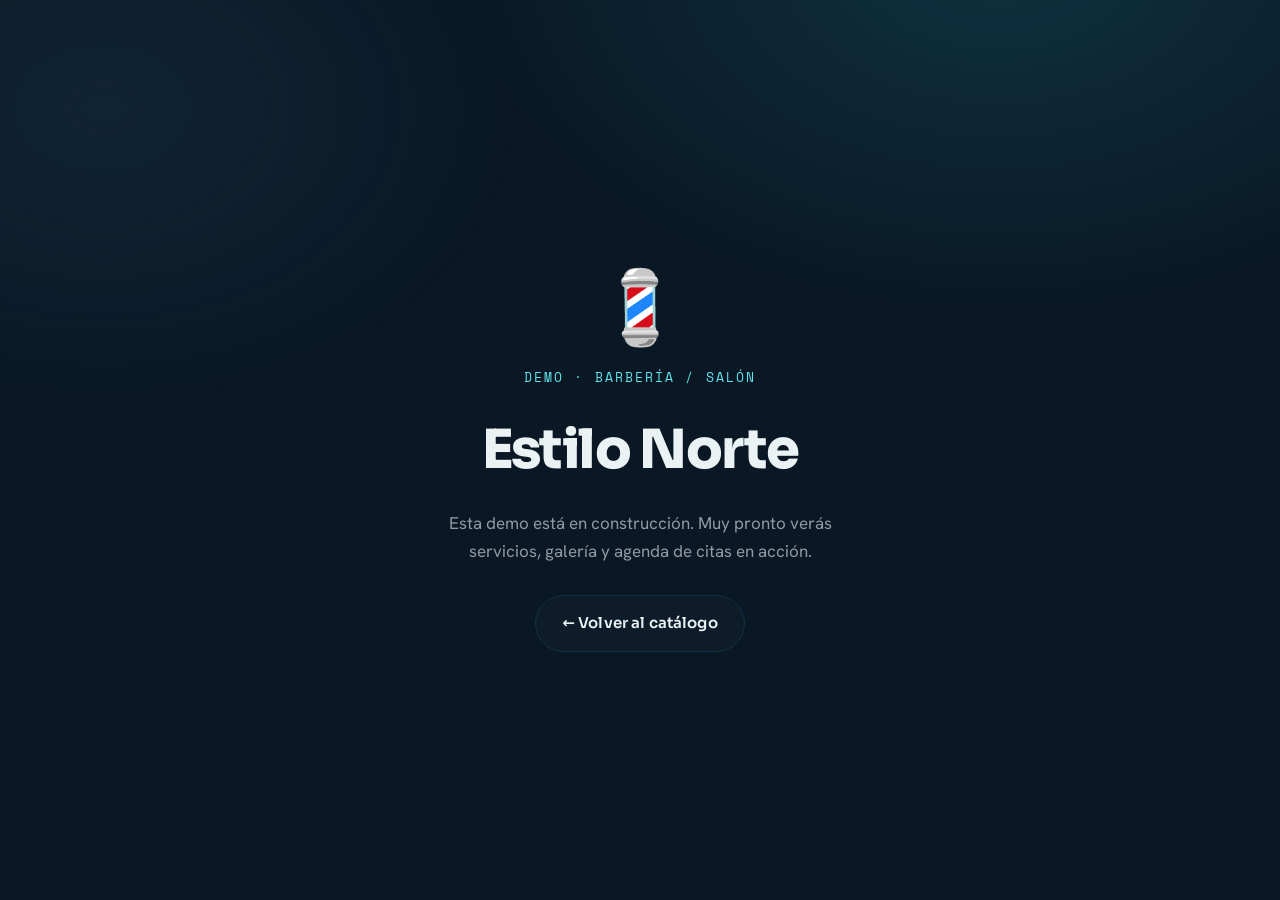
==== demos/barberia/index.html @ 056e9b0d "Portada Jeff Technologies + 6 demos (Fase 1)" ====
<!DOCTYPE html>
<html lang="es">
<head>
  <meta charset="UTF-8" />
  <meta name="viewport" content="width=device-width, initial-scale=1.0" />
  <title>Estilo Norte · Demo Barbería — Jeff Technologies</title>
  <link rel="preconnect" href="https://fonts.googleapis.com" />
  <link rel="preconnect" href="https://fonts.gstatic.com" crossorigin />
  <link href="https://fonts.googleapis.com/css2?family=Sora:wght@600;700;800&family=Hanken+Grotesk:wght@400;500&family=Space+Mono&display=swap" rel="stylesheet" />
  <link rel="stylesheet" href="../../css/styles.css" />
  <style>
    .soon { min-height: 100vh; display: grid; place-items: center; text-align: center; position: relative; z-index: 1; }
    .soon .emoji { font-size: 72px; }
    .soon h1 { font-family: var(--font-display); font-weight: 800; font-size: clamp(30px,6vw,54px); letter-spacing: -0.03em; margin: 18px 0 6px; }
    .soon .cat { font-family: var(--font-mono); color: var(--cyan); letter-spacing: 0.16em; text-transform: uppercase; font-size: 13px; }
    .soon p { color: var(--muted); max-width: 440px; margin: 14px auto 30px; }
  </style>
</head>
<body>
  <section class="soon">
    <div class="container">
      <span class="emoji">💈</span>
      <div class="cat">Demo · Barbería / Salón</div>
      <h1>Estilo Norte</h1>
      <p>Esta demo está en construcción. Muy pronto verás servicios, galería y agenda de citas en acción.</p>
      <a class="btn btn-ghost" href="../../index.html">← Volver al catálogo</a>
    </div>
  </section>
  <script src="../../js/main.js"></script>
</body>
</html>
---- css/styles.css ----
/* =========================================================
   Jeff Technologies — Marca compartida
   Concepto: "La Red" — nodos conectados, automatización
   ========================================================= */

:root {
  /* Paleta (del logo) */
  --ink:        #0A1826;   /* fondo tinta */
  --ink-2:      #0d2436;   /* paneles */
  --ink-3:      #10314a;   /* bordes/hover */
  --teal:       #2FBCC9;
  --cyan:       #5FE3E8;
  --steel:      #3E6E8E;
  --gold:       #D4AF6A;   /* acento premium — usar con restricción */
  --gold-soft:  #e7cd97;
  --text:       #EAF2F4;
  --muted:      rgba(234, 242, 244, 0.60);
  --muted-2:    rgba(234, 242, 244, 0.40);
  --line:       rgba(95, 227, 232, 0.14);

  /* Tipografía */
  --font-display: "Sora", system-ui, sans-serif;
  --font-body:    "Hanken Grotesk", system-ui, sans-serif;
  --font-mono:    "Space Mono", ui-monospace, monospace;

  /* Métrica */
  --maxw: 1180px;
  --radius: 16px;
  --ease: cubic-bezier(0.22, 1, 0.36, 1);
}

*, *::before, *::after { box-sizing: border-box; }

html { scroll-behavior: smooth; }

body {
  margin: 0;
  background: var(--ink);
  color: var(--text);
  font-family: var(--font-body);
  font-size: 17px;
  line-height: 1.65;
  -webkit-font-smoothing: antialiased;
  text-rendering: optimizeLegibility;
  overflow-x: hidden;
}

/* Textura sutil de grano + resplandor ambiental */
body::before {
  content: "";
  position: fixed;
  inset: 0;
  pointer-events: none;
  z-index: 0;
  background:
    radial-gradient(900px 600px at 78% -5%, rgba(47, 188, 201, 0.16), transparent 60%),
    radial-gradient(700px 500px at 8% 12%, rgba(62, 110, 142, 0.14), transparent 60%);
}

img { max-width: 100%; display: block; }
a { color: inherit; text-decoration: none; }

.container {
  width: 100%;
  max-width: var(--maxw);
  margin-inline: auto;
  padding-inline: 24px;
}

/* Elementos de estructura reutilizables ------------------- */
.eyebrow {
  font-family: var(--font-mono);
  font-size: 12.5px;
  letter-spacing: 0.22em;
  text-transform: uppercase;
  color: var(--cyan);
  display: inline-flex;
  align-items: center;
  gap: 10px;
}
.eyebrow::before {
  content: "";
  width: 26px;
  height: 1px;
  background: linear-gradient(90deg, var(--cyan), transparent);
}

.section {
  position: relative;
  z-index: 1;
  padding-block: clamp(72px, 12vw, 130px);
}

.section-head {
  max-width: 640px;
  margin-bottom: 54px;
}
.section-title {
  font-family: var(--font-display);
  font-weight: 700;
  font-size: clamp(28px, 4.4vw, 46px);
  line-height: 1.08;
  letter-spacing: -0.02em;
  margin: 18px 0 0;
}
.section-sub {
  color: var(--muted);
  font-size: 18px;
  margin-top: 16px;
}

/* Botones -------------------------------------------------- */
.btn {
  --pad: 15px 26px;
  display: inline-flex;
  align-items: center;
  gap: 10px;
  padding: var(--pad);
  font-family: var(--font-display);
  font-weight: 600;
  font-size: 15px;
  letter-spacing: 0.01em;
  border-radius: 999px;
  border: 1px solid transparent;
  cursor: pointer;
  transition: transform 0.25s var(--ease), box-shadow 0.25s var(--ease),
              background 0.25s var(--ease), border-color 0.25s var(--ease);
}
.btn-gold {
  background: linear-gradient(180deg, var(--gold-soft), var(--gold));
  color: #201603;
  box-shadow: 0 10px 30px -12px rgba(212, 175, 106, 0.55);
}
.btn-gold:hover {
  transform: translateY(-2px);
  box-shadow: 0 16px 40px -12px rgba(212, 175, 106, 0.7);
}
.btn-ghost {
  background: rgba(255, 255, 255, 0.02);
  border-color: var(--ink-3);
  color: var(--text);
}
.btn-ghost:hover {
  border-color: var(--teal);
  transform: translateY(-2px);
}
.btn .arw { transition: transform 0.25s var(--ease); }
.btn:hover .arw { transform: translate(3px, -3px); }

/* Navegación ---------------------------------------------- */
.nav {
  position: sticky;
  top: 0;
  z-index: 50;
  backdrop-filter: blur(12px);
  background: rgba(10, 24, 38, 0.72);
  border-bottom: 1px solid var(--line);
}
.nav-inner {
  display: flex;
  align-items: center;
  justify-content: space-between;
  height: 72px;
}
.brand { display: flex; align-items: center; gap: 12px; }
.brand-mark { width: 34px; height: 34px; flex: none; }
.brand-name {
  font-family: var(--font-display);
  font-weight: 700;
  font-size: 18px;
  letter-spacing: -0.01em;
  line-height: 1;
}
.brand-name span { color: var(--gold); }
.brand-tag {
  font-family: var(--font-mono);
  font-size: 9.5px;
  letter-spacing: 0.28em;
  color: var(--muted-2);
  text-transform: uppercase;
  white-space: nowrap;
}
.nav-links {
  display: flex;
  align-items: center;
  gap: 34px;
  list-style: none;
  margin: 0;
  padding: 0;
}
.nav-links a {
  font-size: 14.5px;
  color: var(--muted);
  transition: color 0.2s;
  position: relative;
}
.nav-links a:hover { color: var(--text); }
.nav-cta { display: flex; align-items: center; gap: 16px; }
.nav-toggle {
  display: none;
  background: none; border: 0; cursor: pointer;
  width: 42px; height: 42px; color: var(--text);
}

/* Hero ----------------------------------------------------- */
.hero {
  position: relative;
  min-height: 92vh;
  display: flex;
  align-items: center;
  overflow: hidden;
  padding-block: 90px 60px;
}
#net {
  position: absolute;
  inset: 0;
  width: 100%;
  height: 100%;
  z-index: 0;
}
.hero-inner { position: relative; z-index: 2; max-width: 860px; }
.hero-eyebrow { margin-bottom: 26px; }
.hero h1 {
  font-family: var(--font-display);
  font-weight: 800;
  font-size: clamp(38px, 7.4vw, 82px);
  line-height: 0.98;
  letter-spacing: -0.035em;
  margin: 0 0 26px;
}
.hero h1 .caos {
  color: var(--muted);
  position: relative;
}
.hero h1 .glow {
  background: linear-gradient(120deg, var(--cyan), var(--teal));
  -webkit-background-clip: text;
  background-clip: text;
  color: transparent;
}
.hero h1 .auto { color: var(--gold); }
.hero-sub {
  font-size: clamp(17px, 2vw, 21px);
  color: var(--muted);
  max-width: 620px;
  margin: 0 0 38px;
}
.hero-actions { display: flex; flex-wrap: wrap; gap: 16px; align-items: center; }
.hero-note {
  font-family: var(--font-mono);
  font-size: 12.5px;
  color: var(--muted-2);
  letter-spacing: 0.04em;
}
.hero-stats {
  display: flex;
  gap: 40px;
  margin-top: 58px;
  flex-wrap: wrap;
}
.hero-stat .n {
  font-family: var(--font-display);
  font-weight: 700;
  font-size: 30px;
  color: var(--cyan);
}
.hero-stat .l {
  font-family: var(--font-mono);
  font-size: 11.5px;
  letter-spacing: 0.16em;
  text-transform: uppercase;
  color: var(--muted);
}

/* Servicios ------------------------------------------------ */
.grid-services {
  display: grid;
  grid-template-columns: repeat(4, 1fr);
  gap: 18px;
}
.svc {
  background: linear-gradient(180deg, var(--ink-2), rgba(13, 36, 54, 0.4));
  border: 1px solid var(--line);
  border-radius: var(--radius);
  padding: 30px 26px 34px;
  position: relative;
  overflow: hidden;
  transition: transform 0.3s var(--ease), border-color 0.3s var(--ease);
}
.svc::after {
  content: "";
  position: absolute;
  top: 0; left: 0; right: 0;
  height: 2px;
  background: linear-gradient(90deg, var(--teal), var(--cyan));
  transform: scaleX(0);
  transform-origin: left;
  transition: transform 0.4s var(--ease);
}
.svc:hover { transform: translateY(-6px); border-color: rgba(95, 227, 232, 0.35); }
.svc:hover::after { transform: scaleX(1); }
.svc-ico {
  width: 46px; height: 46px;
  display: grid; place-items: center;
  border-radius: 12px;
  background: rgba(47, 188, 201, 0.1);
  border: 1px solid rgba(47, 188, 201, 0.25);
  color: var(--cyan);
  margin-bottom: 22px;
}
.svc-num {
  position: absolute;
  top: 22px; right: 24px;
  font-family: var(--font-mono);
  font-size: 12px;
  color: var(--muted-2);
}
.svc h3 {
  font-family: var(--font-display);
  font-weight: 600;
  font-size: 19px;
  margin: 0 0 10px;
}
.svc p { margin: 0; font-size: 14.5px; color: var(--muted); line-height: 1.6; }

/* Catálogo web -------------------------------------------- */
.grid-work {
  display: grid;
  grid-template-columns: repeat(3, 1fr);
  gap: 20px;
}
.work {
  display: block;
  border-radius: var(--radius);
  border: 1px solid var(--line);
  background: var(--ink-2);
  overflow: hidden;
  position: relative;
  transition: transform 0.3s var(--ease), border-color 0.3s var(--ease),
              box-shadow 0.3s var(--ease);
}
.work:hover {
  transform: translateY(-6px);
  border-color: rgba(95, 227, 232, 0.4);
  box-shadow: 0 24px 50px -24px rgba(0, 0, 0, 0.7);
}
.work-thumb {
  height: 168px;
  position: relative;
  display: grid;
  place-items: center;
  overflow: hidden;
}
.work-thumb .emoji { font-size: 52px; filter: drop-shadow(0 8px 16px rgba(0,0,0,.4)); }
.work-body { padding: 20px 22px 24px; }
.work-cat {
  font-family: var(--font-mono);
  font-size: 11px;
  letter-spacing: 0.16em;
  text-transform: uppercase;
  color: var(--cyan);
}
.work h3 {
  font-family: var(--font-display);
  font-weight: 600;
  font-size: 19px;
  margin: 8px 0 6px;
}
.work p { margin: 0 0 16px; font-size: 14px; color: var(--muted); }
.work-link {
  font-family: var(--font-mono);
  font-size: 13px;
  color: var(--gold);
  display: inline-flex; align-items: center; gap: 7px;
}
.work-badge {
  position: absolute;
  top: 14px; right: 14px;
  font-family: var(--font-mono);
  font-size: 10px;
  letter-spacing: 0.12em;
  text-transform: uppercase;
  color: var(--gold-soft);
  background: rgba(10, 24, 38, 0.7);
  border: 1px solid rgba(212, 175, 106, 0.35);
  padding: 4px 10px;
  border-radius: 999px;
  z-index: 2;
}

/* ¿Por qué Jeff? ------------------------------------------ */
.why { border-top: 1px solid var(--line); border-bottom: 1px solid var(--line); }
.grid-why { display: grid; grid-template-columns: repeat(3, 1fr); gap: 30px; }
.value { position: relative; padding-left: 22px; }
.value::before {
  content: "";
  position: absolute; left: 0; top: 6px; bottom: 6px;
  width: 3px; border-radius: 3px;
  background: linear-gradient(180deg, var(--cyan), transparent);
}
.value .k {
  font-family: var(--font-mono);
  font-size: 12px;
  color: var(--muted-2);
  letter-spacing: 0.14em;
}
.value h3 {
  font-family: var(--font-display);
  font-weight: 700;
  font-size: 22px;
  margin: 10px 0 8px;
}
.value p { margin: 0; color: var(--muted); font-size: 15px; }

/* CTA final ------------------------------------------------ */
.cta {
  position: relative;
  overflow: hidden;
  text-align: center;
}
.cta-card {
  position: relative;
  border-radius: 28px;
  border: 1px solid rgba(212, 175, 106, 0.3);
  background:
    radial-gradient(600px 300px at 50% 0%, rgba(47, 188, 201, 0.16), transparent 70%),
    linear-gradient(180deg, var(--ink-2), var(--ink));
  padding: clamp(48px, 8vw, 90px) 28px;
}
.cta h2 {
  font-family: var(--font-display);
  font-weight: 800;
  font-size: clamp(30px, 5.2vw, 56px);
  line-height: 1.02;
  letter-spacing: -0.03em;
  margin: 18px auto 18px;
  max-width: 720px;
}
.cta h2 span { color: var(--gold); }
.cta p { color: var(--muted); max-width: 520px; margin: 0 auto 34px; font-size: 18px; }
.cta-mail {
  margin-top: 26px;
  font-family: var(--font-mono);
  font-size: 14px;
  color: var(--muted);
}
.cta-mail a { color: var(--cyan); border-bottom: 1px solid rgba(95,227,232,.3); }

/* Footer --------------------------------------------------- */
.footer {
  position: relative;
  z-index: 1;
  border-top: 1px solid var(--line);
  padding-block: 48px;
}
.footer-inner {
  display: flex;
  align-items: center;
  justify-content: space-between;
  gap: 24px;
  flex-wrap: wrap;
}
.footer .brand-name { font-size: 16px; }
.footer-copy { font-family: var(--font-mono); font-size: 12px; color: var(--muted-2); }
.footer-links { display: flex; gap: 22px; }
.footer-links a { font-size: 13.5px; color: var(--muted); }
.footer-links a:hover { color: var(--cyan); }

/* Animaciones de entrada ---------------------------------- */
.reveal {
  opacity: 0;
  transform: translateY(26px);
  transition: opacity 0.7s var(--ease), transform 0.7s var(--ease);
}
.reveal.in { opacity: 1; transform: none; }
.reveal[data-d="1"] { transition-delay: 0.08s; }
.reveal[data-d="2"] { transition-delay: 0.16s; }
.reveal[data-d="3"] { transition-delay: 0.24s; }
.reveal[data-d="4"] { transition-delay: 0.32s; }

/* Responsivo ---------------------------------------------- */
@media (max-width: 940px) {
  .grid-services { grid-template-columns: repeat(2, 1fr); }
  .grid-work { grid-template-columns: repeat(2, 1fr); }
  .grid-why { grid-template-columns: 1fr; gap: 22px; }
}

/* Menú → hamburguesa antes de que se amontone */
@media (max-width: 900px) {
  .nav-links, .nav-cta .btn { display: none; }
  .nav-toggle { display: grid; place-items: center; }
  .nav.open .nav-links {
    display: flex;
    position: absolute;
    top: 72px; left: 0; right: 0;
    flex-direction: column;
    gap: 4px;
    padding: 18px 24px 26px;
    background: var(--ink-2);
    border-bottom: 1px solid var(--line);
  }
  .nav.open .nav-links a { padding: 10px 0; font-size: 16px; }
}

@media (max-width: 720px) {
  body { font-size: 16px; }
  .hero { min-height: auto; padding-block: 60px 40px; }
  .hero-stats { gap: 28px; }
}
@media (max-width: 380px) {
  .brand-tag { display: none; }
}
@media (max-width: 520px) {
  .grid-services, .grid-work { grid-template-columns: 1fr; }
}

/* Accesibilidad ------------------------------------------- */
:focus-visible {
  outline: 2px solid var(--cyan);
  outline-offset: 3px;
  border-radius: 6px;
}
@media (prefers-reduced-motion: reduce) {
  * { animation: none !important; scroll-behavior: auto !important; }
  .reveal { opacity: 1; transform: none; transition: none; }
}
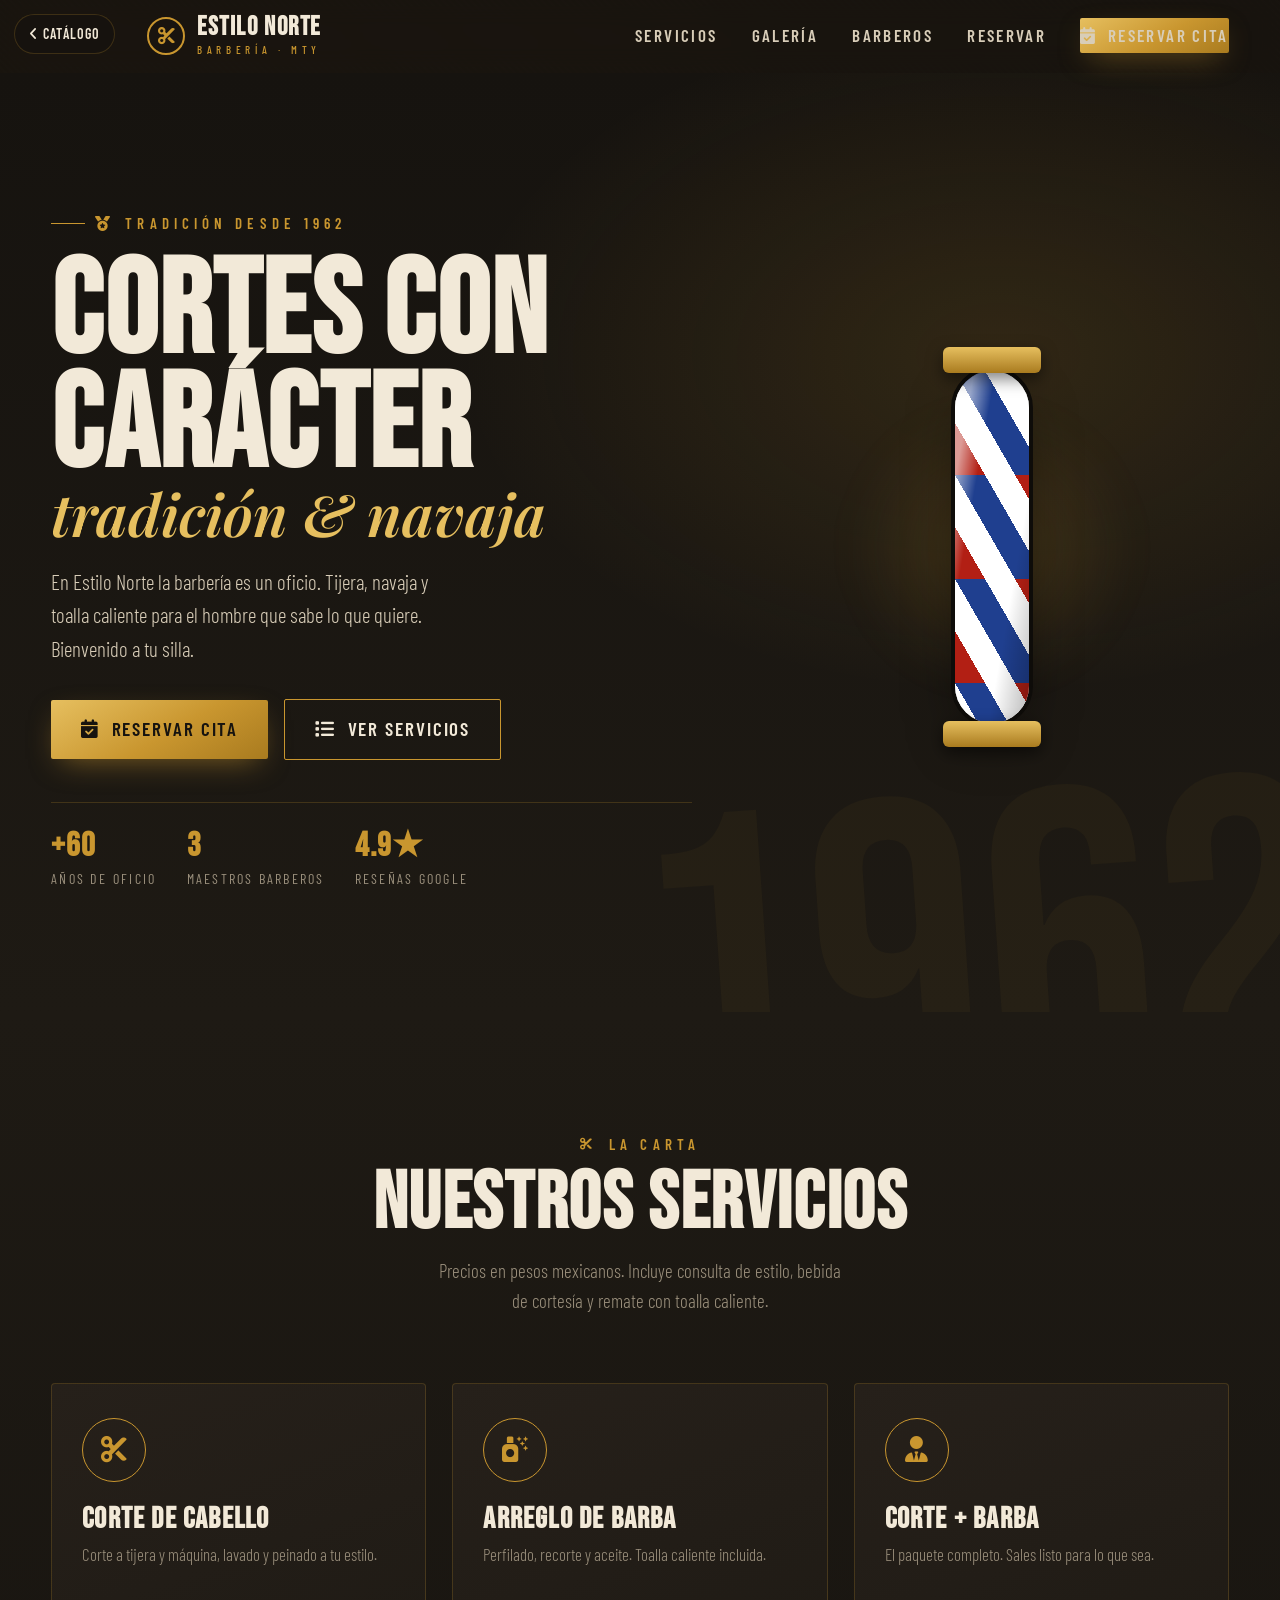
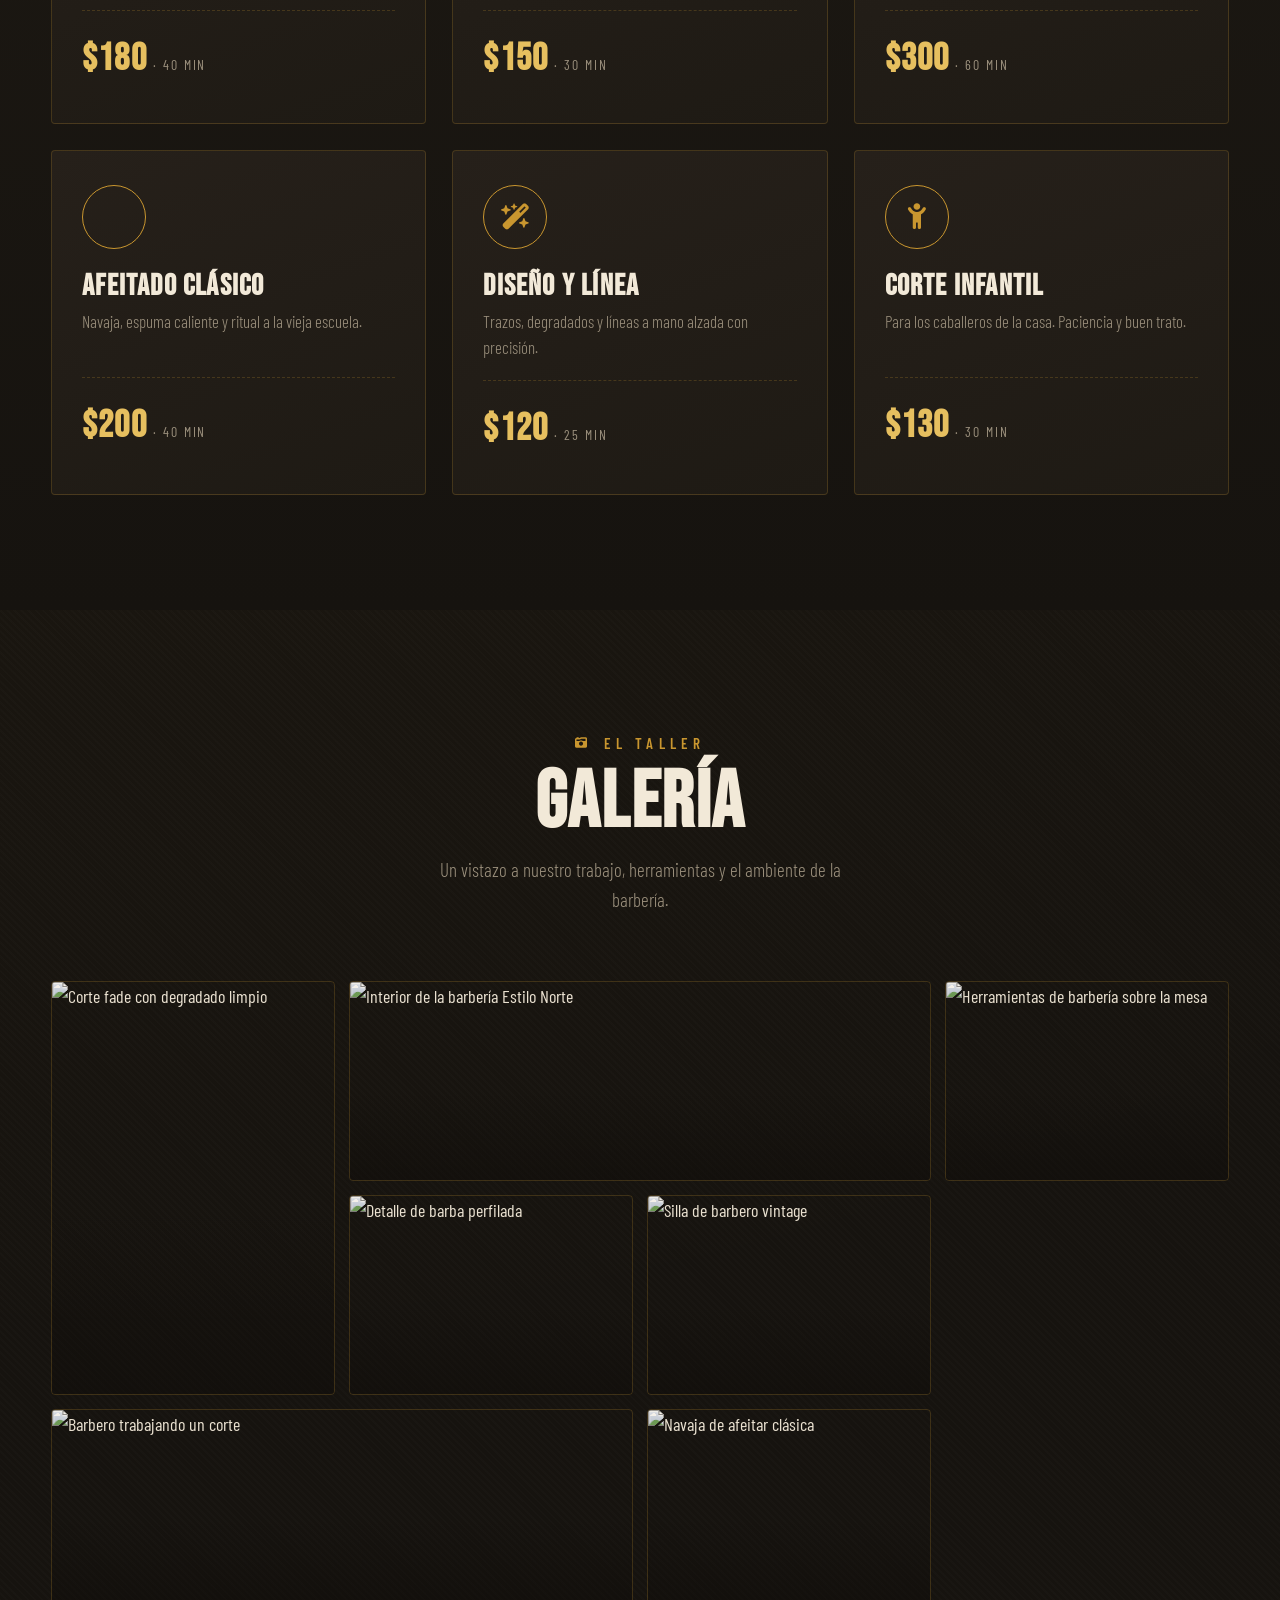
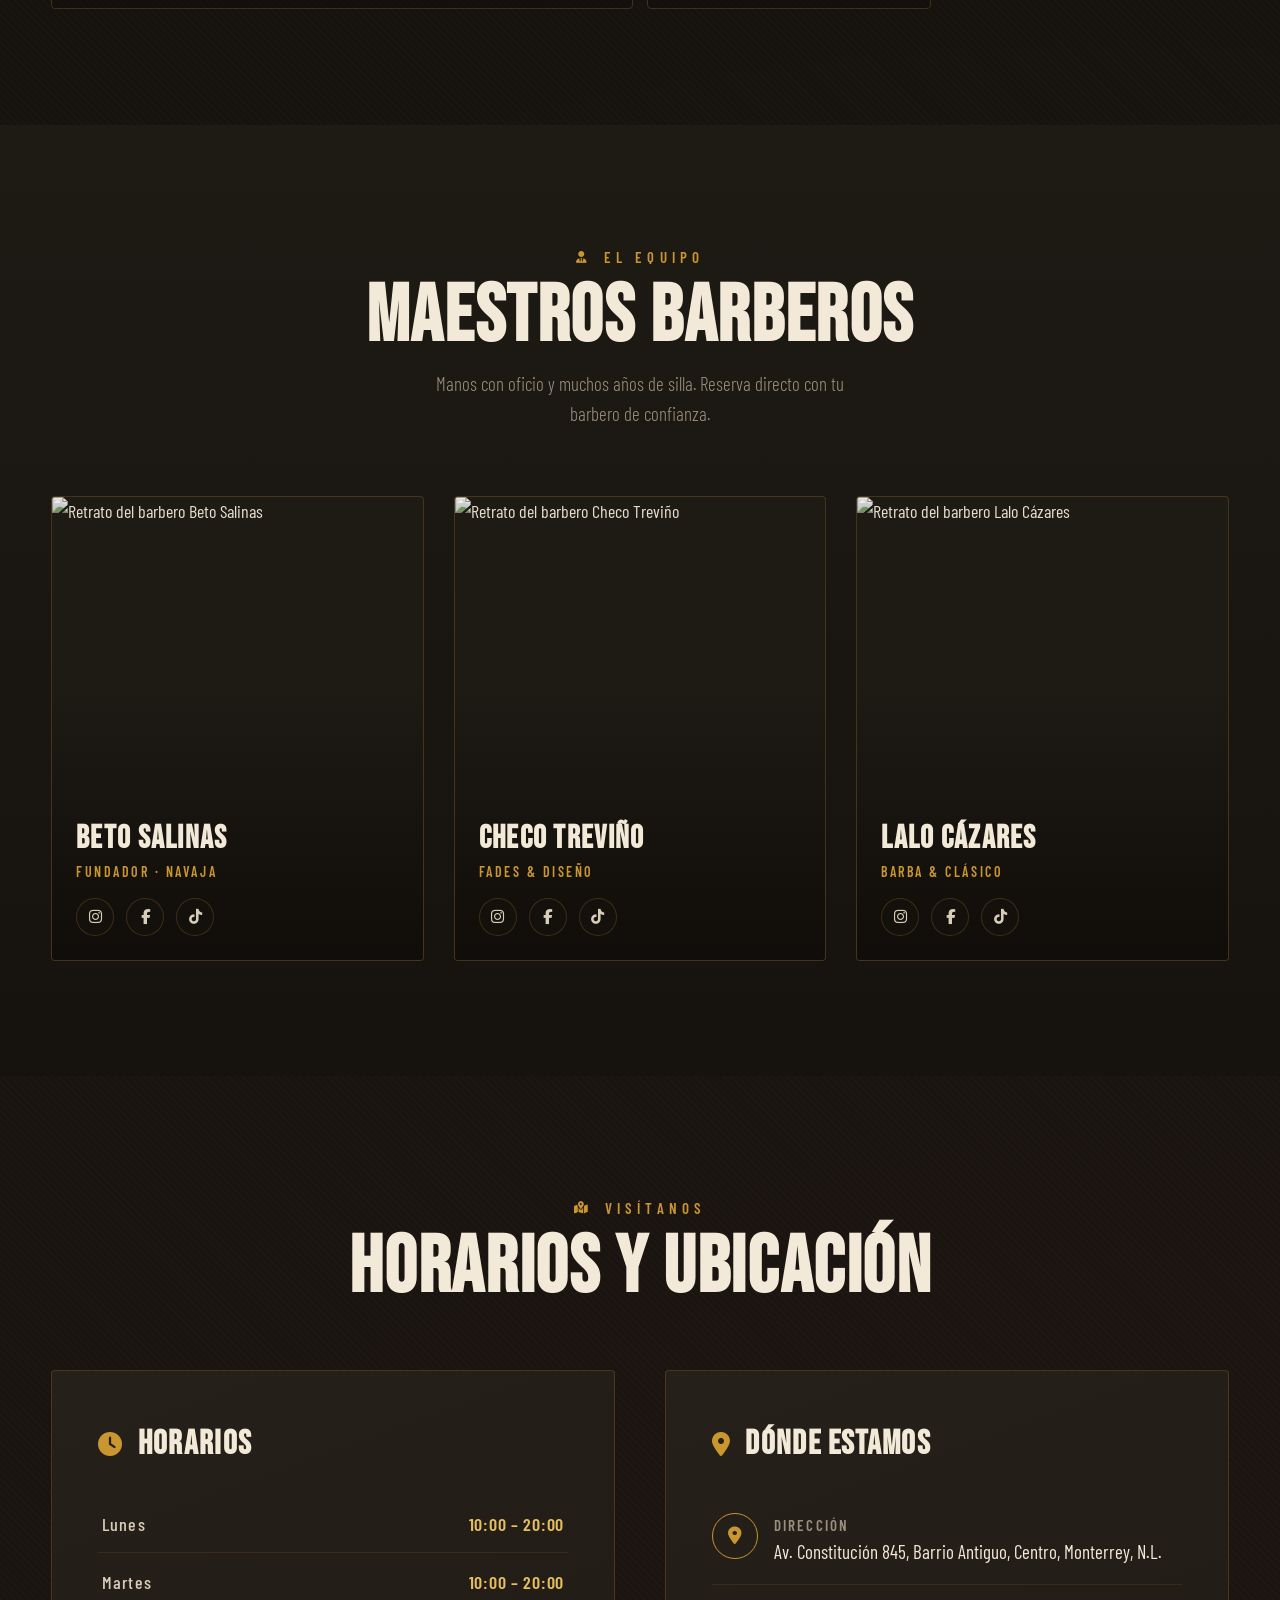
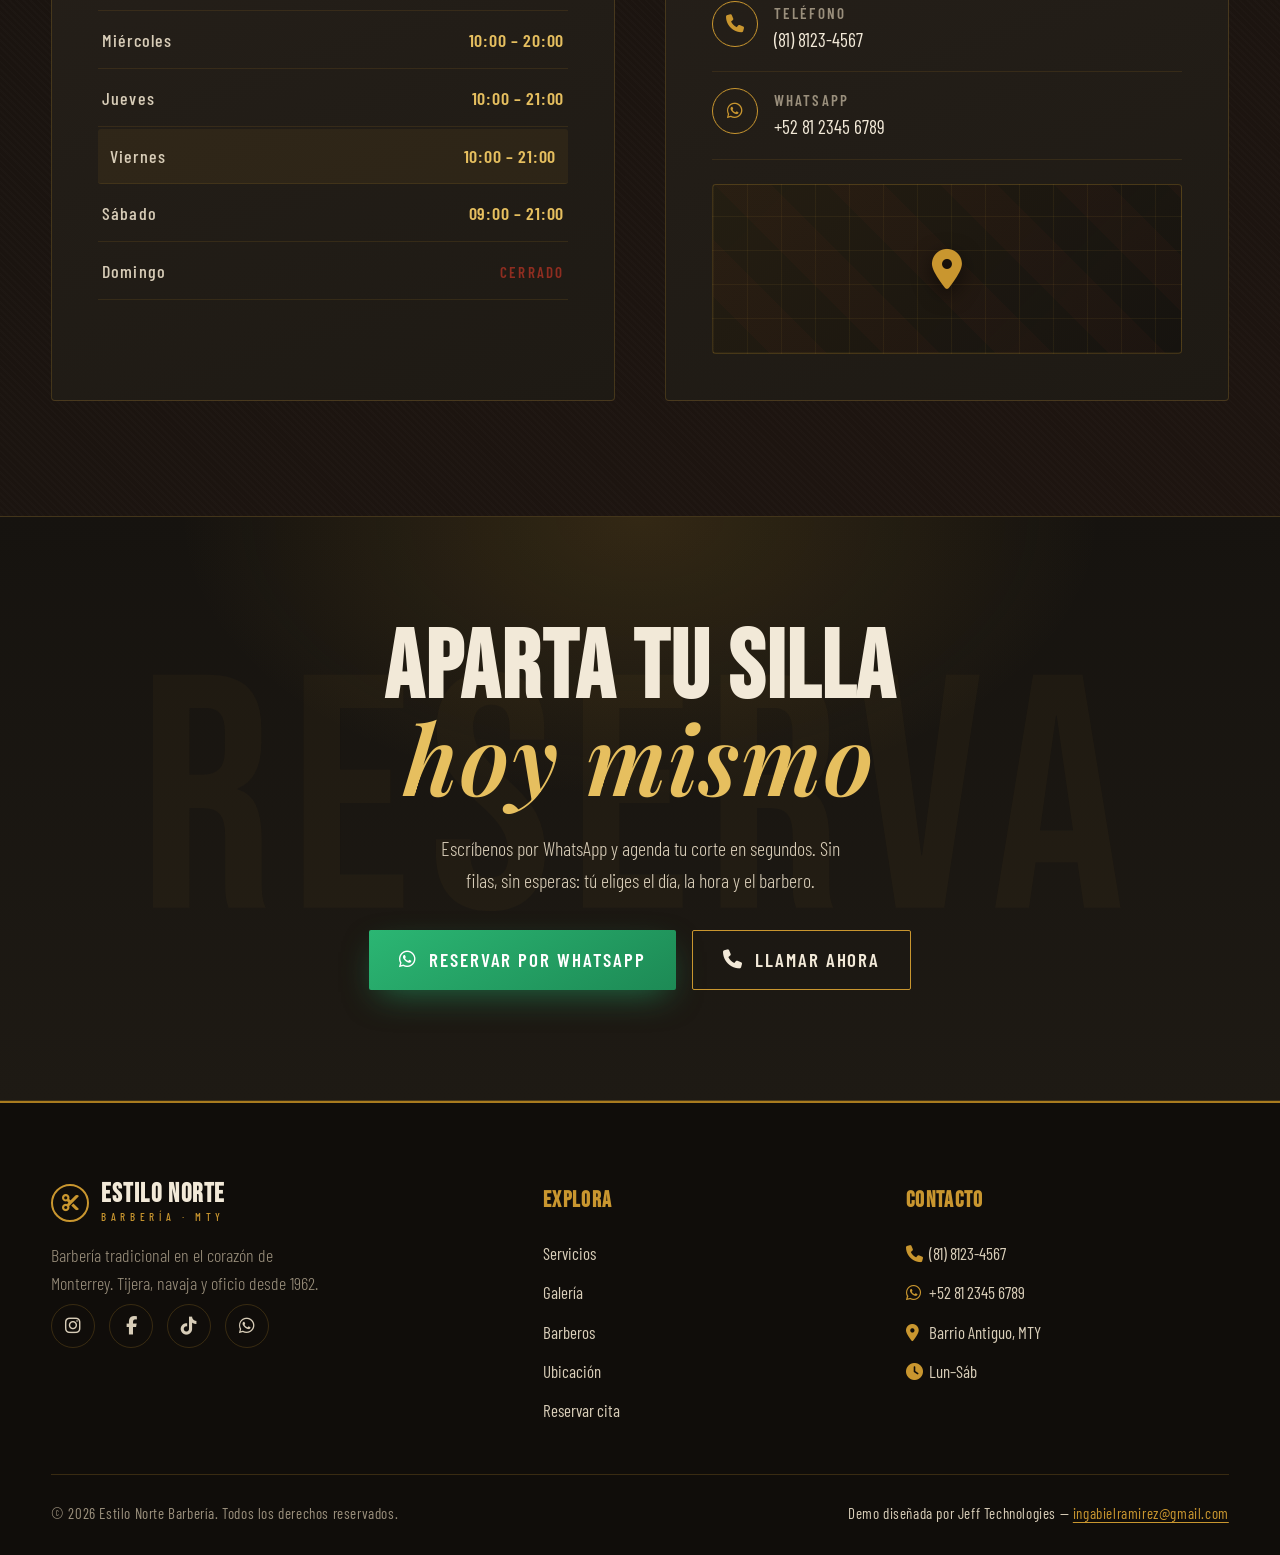
==== commit 3566dc82: "Fase 2: 6 demos completas con identidad propia e iconos Font Awesome" ====
--- a/demos/barberia/index.html
+++ b/demos/barberia/index.html
@@ -1,31 +1,880 @@
 <!DOCTYPE html>
-<html lang="es">
+<html lang="es-MX">
 <head>
   <meta charset="UTF-8" />
   <meta name="viewport" content="width=device-width, initial-scale=1.0" />
-  <title>Estilo Norte · Demo Barbería — Jeff Technologies</title>
+  <title>Estilo Norte · Barbería Tradicional — Monterrey</title>
+  <meta name="description" content="Estilo Norte — barbería tradicional en Monterrey. Cortes con carácter, arreglo de barba y afeitado clásico. Reserva tu cita." />
+
+  <!-- Font Awesome 6 -->
+  <link rel="stylesheet" href="https://cdnjs.cloudflare.com/ajax/libs/font-awesome/6.5.2/css/all.min.css" />
+
+  <!-- Google Fonts: Bebas Neue (display) + Barlow Condensed (body) + Playfair Display (serif accent) -->
   <link rel="preconnect" href="https://fonts.googleapis.com" />
   <link rel="preconnect" href="https://fonts.gstatic.com" crossorigin />
-  <link href="https://fonts.googleapis.com/css2?family=Sora:wght@600;700;800&family=Hanken+Grotesk:wght@400;500&family=Space+Mono&display=swap" rel="stylesheet" />
-  <link rel="stylesheet" href="../../css/styles.css" />
+  <link href="https://fonts.googleapis.com/css2?family=Bebas+Neue&family=Barlow+Condensed:ital,wght@0,300;0,400;0,500;0,600;0,700;1,400&family=Playfair+Display:ital,wght@0,600;1,500&display=swap" rel="stylesheet" />
+
   <style>
-    .soon { min-height: 100vh; display: grid; place-items: center; text-align: center; position: relative; z-index: 1; }
-    .soon .emoji { font-size: 72px; }
-    .soon h1 { font-family: var(--font-display); font-weight: 800; font-size: clamp(30px,6vw,54px); letter-spacing: -0.03em; margin: 18px 0 6px; }
-    .soon .cat { font-family: var(--font-mono); color: var(--cyan); letter-spacing: 0.16em; text-transform: uppercase; font-size: 13px; }
-    .soon p { color: var(--muted); max-width: 440px; margin: 14px auto 30px; }
+    :root{
+      --charcoal:#16130f;
+      --charcoal-2:#1e1a14;
+      --charcoal-3:#26201a;
+      --gold:#c9962f;
+      --gold-light:#e6bf5f;
+      --gold-deep:#a97b1f;
+      --cream:#f2e9d8;
+      --cream-dim:#d8cdb8;
+      --muted:#9a8f7c;
+      --red:#8f2d20;
+      --line:rgba(201,150,47,.22);
+      --font-display:'Bebas Neue', sans-serif;
+      --font-body:'Barlow Condensed', sans-serif;
+      --font-serif:'Playfair Display', serif;
+      --shadow:0 24px 60px -20px rgba(0,0,0,.7);
+    }
+
+    *{margin:0;padding:0;box-sizing:border-box}
+    html{scroll-behavior:smooth}
+    body{
+      font-family:var(--font-body);
+      background:var(--charcoal);
+      color:var(--cream);
+      font-size:18px;
+      line-height:1.6;
+      overflow-x:hidden;
+      -webkit-font-smoothing:antialiased;
+      /* subtle woven texture */
+      background-image:
+        radial-gradient(circle at 12% 8%, rgba(201,150,47,.06), transparent 42%),
+        radial-gradient(circle at 88% 92%, rgba(143,45,32,.08), transparent 45%),
+        repeating-linear-gradient(45deg, rgba(255,255,255,.012) 0 2px, transparent 2px 5px);
+    }
+    a{color:inherit;text-decoration:none}
+    img{display:block;max-width:100%}
+    ::selection{background:var(--gold);color:var(--charcoal)}
+
+    :focus-visible{
+      outline:3px solid var(--gold-light);
+      outline-offset:3px;
+      border-radius:2px;
+    }
+
+    .wrap{width:min(1200px,92vw);margin-inline:auto}
+
+    /* ============ Catálogo link ============ */
+    .back-cat{
+      position:fixed;top:14px;left:14px;z-index:200;
+      font-family:var(--font-body);
+      font-weight:600;font-size:14px;letter-spacing:.08em;text-transform:uppercase;
+      color:var(--cream);
+      background:rgba(22,19,15,.82);
+      border:1px solid var(--line);
+      backdrop-filter:blur(8px);
+      padding:8px 14px;border-radius:40px;
+      transition:transform .3s ease, background .3s ease, color .3s ease;
+    }
+    .back-cat:hover{background:var(--gold);color:var(--charcoal);transform:translateX(-3px)}
+
+    /* ============ Buttons ============ */
+    .btn{
+      display:inline-flex;align-items:center;gap:.6em;
+      font-family:var(--font-body);font-weight:600;
+      font-size:19px;letter-spacing:.1em;text-transform:uppercase;
+      padding:14px 30px;border-radius:2px;cursor:pointer;border:none;
+      position:relative;transition:transform .25s ease, box-shadow .25s ease;
+      -webkit-tap-highlight-color:transparent;
+    }
+    .btn-gold{
+      background:linear-gradient(150deg,var(--gold-light),var(--gold) 55%,var(--gold-deep));
+      color:var(--charcoal);
+      box-shadow:0 10px 30px -10px rgba(201,150,47,.6);
+    }
+    .btn-gold:hover{transform:translateY(-3px);box-shadow:0 18px 40px -12px rgba(201,150,47,.8)}
+    .btn-ghost{
+      background:transparent;color:var(--cream);
+      border:1.5px solid var(--gold);
+    }
+    .btn-ghost:hover{background:var(--gold);color:var(--charcoal);transform:translateY(-3px)}
+    .btn-wa{
+      background:linear-gradient(150deg,#2bb673,#1d8a55);
+      color:#fff;box-shadow:0 12px 34px -10px rgba(37,182,115,.55);
+    }
+    .btn-wa:hover{transform:translateY(-3px);box-shadow:0 20px 44px -12px rgba(37,182,115,.75)}
+
+    /* ============ Nav ============ */
+    header.nav{
+      position:sticky;top:0;z-index:150;
+      background:rgba(20,17,13,.55);
+      backdrop-filter:blur(12px);
+      border-bottom:1px solid transparent;
+      transition:background .35s ease, border-color .35s ease, padding .35s ease;
+    }
+    header.nav.scrolled{
+      background:rgba(20,17,13,.94);
+      border-bottom:1px solid var(--line);
+    }
+    .nav-inner{
+      display:flex;align-items:center;justify-content:space-between;
+      padding:16px 0;gap:20px;
+    }
+    .brand{display:flex;align-items:center;gap:12px;padding-left:96px}
+    @media(max-width:640px){.brand{padding-left:0}}
+    .brand .mark{
+      width:38px;height:38px;flex:none;position:relative;
+      display:grid;place-items:center;
+      border:2px solid var(--gold);border-radius:50%;
+      color:var(--gold);font-size:17px;
+    }
+    .brand .txt{line-height:.9}
+    .brand .txt b{
+      display:block;font-family:var(--font-display);
+      font-size:26px;letter-spacing:.06em;color:var(--cream);
+    }
+    .brand .txt span{
+      font-size:11px;letter-spacing:.42em;text-transform:uppercase;
+      color:var(--gold);font-weight:500;
+    }
+    nav.links{display:flex;align-items:center;gap:34px}
+    nav.links a{
+      font-weight:600;font-size:17px;letter-spacing:.14em;text-transform:uppercase;
+      color:var(--cream-dim);position:relative;padding:4px 0;transition:color .3s;
+    }
+    nav.links a::after{
+      content:"";position:absolute;left:0;bottom:-2px;height:2px;width:0;
+      background:var(--gold);transition:width .3s ease;
+    }
+    nav.links a:hover{color:var(--cream)}
+    nav.links a:hover::after{width:100%}
+    .nav-cta{padding:11px 22px;font-size:16px}
+
+    .burger{display:none;background:none;border:none;color:var(--cream);font-size:26px;cursor:pointer}
+
+    @media(max-width:860px){
+      nav.links{
+        position:fixed;inset:0 0 0 auto;width:min(300px,80vw);
+        flex-direction:column;justify-content:center;gap:30px;
+        background:var(--charcoal-2);
+        border-left:1px solid var(--line);
+        transform:translateX(100%);transition:transform .4s cubic-bezier(.5,0,.2,1);
+        z-index:160;
+      }
+      nav.links.open{transform:translateX(0)}
+      nav.links a{font-size:24px}
+      .burger{display:block;z-index:170}
+    }
+
+    /* ============ Hero ============ */
+    .hero{
+      position:relative;overflow:hidden;
+      padding:clamp(60px,11vw,130px) 0 clamp(70px,10vw,120px);
+      background:
+        radial-gradient(ellipse 70% 60% at 78% 30%, rgba(201,150,47,.14), transparent 60%),
+        linear-gradient(180deg,var(--charcoal) 0%, var(--charcoal-2) 100%);
+    }
+    /* decorative oversized watermark */
+    .hero .ghost{
+      position:absolute;right:-4%;bottom:-14%;
+      font-family:var(--font-display);
+      font-size:clamp(180px,34vw,460px);line-height:.8;
+      color:rgba(201,150,47,.045);
+      pointer-events:none;user-select:none;white-space:nowrap;
+      transform:rotate(-4deg);
+    }
+    .hero-grid{
+      display:grid;grid-template-columns:1.15fr .85fr;
+      gap:clamp(30px,5vw,70px);align-items:center;position:relative;z-index:2;
+    }
+    .eyebrow{
+      display:inline-flex;align-items:center;gap:10px;
+      font-weight:600;font-size:15px;letter-spacing:.34em;text-transform:uppercase;
+      color:var(--gold);margin-bottom:22px;
+    }
+    .eyebrow::before,.eyebrow::after{content:"";height:1px;width:34px;background:var(--gold)}
+    .eyebrow::after{display:none}
+    h1.hero-title{
+      font-family:var(--font-display);
+      font-size:clamp(58px,12vw,132px);
+      line-height:.86;letter-spacing:.01em;
+      color:var(--cream);text-transform:uppercase;
+    }
+    h1.hero-title em{
+      font-family:var(--font-serif);font-style:italic;font-weight:600;
+      color:var(--gold-light);text-transform:none;
+      display:block;font-size:.44em;letter-spacing:0;margin-top:.08em;
+    }
+    .hero p.lead{
+      font-size:21px;color:var(--cream-dim);max-width:44ch;
+      margin:26px 0 34px;font-weight:300;
+    }
+    .hero-actions{display:flex;flex-wrap:wrap;gap:16px;align-items:center}
+    .hero-meta{
+      display:flex;gap:30px;flex-wrap:wrap;margin-top:42px;
+      padding-top:26px;border-top:1px solid var(--line);
+    }
+    .hero-meta div b{
+      display:block;font-family:var(--font-display);font-size:34px;
+      color:var(--gold);letter-spacing:.03em;line-height:1;
+    }
+    .hero-meta div span{font-size:14px;letter-spacing:.16em;text-transform:uppercase;color:var(--muted)}
+
+    /* ---- Barber pole (SIGNATURE) ---- */
+    .pole-stage{display:flex;justify-content:center;align-items:center;position:relative}
+    .pole-stage::before{
+      content:"";position:absolute;width:280px;height:280px;border-radius:50%;
+      background:radial-gradient(circle,rgba(201,150,47,.2),transparent 70%);
+      filter:blur(20px);
+    }
+    .pole{
+      position:relative;width:82px;height:360px;
+      border-radius:42px;overflow:hidden;
+      border:4px solid #0e0c09;
+      box-shadow:var(--shadow), inset 0 0 22px rgba(0,0,0,.5);
+      background:#fff;
+    }
+    .pole-stripes{
+      position:absolute;inset:0;
+      background:repeating-linear-gradient(
+        60deg,
+        #b21f14 0 26px,
+        #ffffff 26px 52px,
+        #1f3f8f 52px 78px,
+        #ffffff 78px 104px
+      );
+      background-size:100% 104px;
+      animation:poleSpin 3.4s linear infinite;
+    }
+    @keyframes poleSpin{from{background-position-y:0}to{background-position-y:-104px}}
+    /* glass shine */
+    .pole::after{
+      content:"";position:absolute;inset:0;border-radius:42px;
+      background:linear-gradient(100deg,rgba(255,255,255,.55) 0 14%,transparent 30% 70%,rgba(0,0,0,.28) 100%);
+      pointer-events:none;
+    }
+    .pole-cap{
+      width:98px;height:26px;margin:0 auto;border-radius:6px;
+      background:linear-gradient(180deg,var(--gold-light),var(--gold-deep));
+      box-shadow:0 6px 16px rgba(0,0,0,.5);position:relative;z-index:3;
+    }
+    .pole-cap.bottom{margin-top:-6px}
+    .pole-cap.top{margin-bottom:-6px}
+    .pole-wrap{display:flex;flex-direction:column;align-items:center}
+
+    @media(max-width:860px){
+      .hero-grid{grid-template-columns:1fr}
+      .pole-stage{margin-top:10px}
+      .pole{height:280px;width:66px}
+    }
+
+    /* ============ Section furniture ============ */
+    section{position:relative}
+    .section-pad{padding:clamp(64px,9vw,116px) 0}
+    .sec-head{text-align:center;margin-bottom:clamp(40px,6vw,66px)}
+    .sec-kicker{
+      font-weight:600;font-size:15px;letter-spacing:.34em;text-transform:uppercase;
+      color:var(--gold);display:inline-flex;gap:12px;align-items:center;
+    }
+    .sec-kicker i{font-size:12px}
+    .sec-title{
+      font-family:var(--font-display);
+      font-size:clamp(42px,7vw,80px);line-height:.9;letter-spacing:.02em;
+      text-transform:uppercase;color:var(--cream);margin-top:12px;
+    }
+    .sec-sub{color:var(--muted);max-width:52ch;margin:16px auto 0;font-weight:300;font-size:19px}
+
+    .band-charcoal{background:linear-gradient(180deg,var(--charcoal-2),var(--charcoal))}
+
+    /* ============ Services ============ */
+    .svc-grid{
+      display:grid;grid-template-columns:repeat(3,1fr);
+      gap:clamp(16px,2.5vw,26px);
+    }
+    .svc{
+      position:relative;background:
+        linear-gradient(160deg,var(--charcoal-3),var(--charcoal-2));
+      border:1px solid var(--line);border-radius:4px;
+      padding:34px 30px;overflow:hidden;
+      transition:transform .4s cubic-bezier(.3,0,.2,1), border-color .4s, box-shadow .4s;
+    }
+    .svc::before{
+      content:"";position:absolute;top:0;left:0;width:100%;height:3px;
+      background:linear-gradient(90deg,var(--gold-deep),var(--gold-light),var(--gold-deep));
+      transform:scaleX(0);transform-origin:left;transition:transform .5s ease;
+    }
+    .svc:hover{transform:translateY(-8px);border-color:var(--gold);box-shadow:var(--shadow)}
+    .svc:hover::before{transform:scaleX(1)}
+    .svc:hover .svc-ico{background:var(--gold);color:var(--charcoal);transform:rotate(-8deg)}
+    .svc-ico{
+      width:64px;height:64px;border-radius:50%;
+      display:grid;place-items:center;font-size:26px;
+      color:var(--gold);border:1.5px solid var(--gold);
+      margin-bottom:22px;transition:all .4s ease;
+    }
+    .svc h3{
+      font-family:var(--font-display);font-size:30px;letter-spacing:.04em;
+      color:var(--cream);line-height:1;margin-bottom:8px;
+    }
+    .svc p{color:var(--muted);font-size:17px;font-weight:300;line-height:1.5;min-height:48px}
+    .svc .price{
+      display:flex;align-items:baseline;gap:6px;margin-top:20px;
+      padding-top:18px;border-top:1px dashed var(--line);
+    }
+    .svc .price b{font-family:var(--font-display);font-size:38px;color:var(--gold-light);letter-spacing:.03em}
+    .svc .price small{font-size:14px;letter-spacing:.14em;text-transform:uppercase;color:var(--muted)}
+
+    @media(max-width:900px){.svc-grid{grid-template-columns:repeat(2,1fr)}}
+    @media(max-width:560px){.svc-grid{grid-template-columns:1fr}}
+
+    /* ============ Gallery ============ */
+    .gal-grid{
+      display:grid;gap:14px;
+      grid-template-columns:repeat(4,1fr);
+      grid-auto-rows:200px;
+    }
+    .gal-item{
+      position:relative;overflow:hidden;border-radius:4px;
+      border:1px solid var(--line);
+    }
+    .gal-item.tall{grid-row:span 2}
+    .gal-item.wide{grid-column:span 2}
+    .gal-item img{
+      width:100%;height:100%;object-fit:cover;
+      filter:grayscale(.35) contrast(1.05) brightness(.92) sepia(.12);
+      transition:transform .7s cubic-bezier(.2,0,.1,1), filter .5s ease;
+    }
+    .gal-item::after{
+      content:"";position:absolute;inset:0;
+      background:linear-gradient(180deg,transparent 55%,rgba(15,12,9,.72));
+      opacity:.7;transition:opacity .4s;
+    }
+    .gal-item .tag{
+      position:absolute;left:14px;bottom:12px;z-index:2;
+      font-family:var(--font-display);font-size:20px;letter-spacing:.06em;
+      color:var(--cream);opacity:0;transform:translateY(8px);
+      transition:opacity .4s ease, transform .4s ease;
+    }
+    .gal-item .tag i{color:var(--gold);margin-right:7px;font-size:15px}
+    .gal-item:hover img{transform:scale(1.08);filter:grayscale(0) contrast(1.05) brightness(1) sepia(0)}
+    .gal-item:hover .tag{opacity:1;transform:translateY(0)}
+    .gal-item:hover::after{opacity:.4}
+    @media(max-width:820px){
+      .gal-grid{grid-template-columns:repeat(2,1fr);grid-auto-rows:170px}
+      .gal-item.wide{grid-column:span 2}
+      .gal-item.tall{grid-row:span 1}
+    }
+
+    /* ============ Barbers ============ */
+    .team-grid{display:grid;grid-template-columns:repeat(3,1fr);gap:clamp(18px,3vw,30px)}
+    .barber{
+      position:relative;border-radius:4px;overflow:hidden;
+      border:1px solid var(--line);background:var(--charcoal-2);
+      transition:transform .4s ease, box-shadow .4s ease;
+    }
+    .barber:hover{transform:translateY(-6px);box-shadow:var(--shadow)}
+    .barber .photo{position:relative;aspect-ratio:4/5;overflow:hidden}
+    .barber .photo img{
+      width:100%;height:100%;object-fit:cover;
+      filter:grayscale(.5) contrast(1.06) brightness(.9) sepia(.14);
+      transition:transform .7s ease, filter .5s ease;
+    }
+    .barber:hover .photo img{transform:scale(1.06);filter:grayscale(0) sepia(0) brightness(1)}
+    .barber .photo::after{
+      content:"";position:absolute;inset:0;
+      background:linear-gradient(180deg,transparent 40%,rgba(15,12,9,.92));
+    }
+    .barber .info{position:absolute;left:0;right:0;bottom:0;padding:24px;z-index:2}
+    .barber .info h3{
+      font-family:var(--font-display);font-size:32px;letter-spacing:.04em;
+      color:var(--cream);line-height:1;
+    }
+    .barber .info .role{
+      display:inline-block;font-size:14px;letter-spacing:.18em;text-transform:uppercase;
+      color:var(--gold);margin:6px 0 14px;font-weight:600;
+    }
+    .barber .socials{display:flex;gap:12px}
+    .barber .socials a{
+      width:38px;height:38px;border-radius:50%;display:grid;place-items:center;
+      border:1px solid var(--line);color:var(--cream-dim);font-size:15px;
+      background:rgba(22,19,15,.6);transition:all .3s ease;
+    }
+    .barber .socials a:hover{background:var(--gold);color:var(--charcoal);border-color:var(--gold);transform:translateY(-3px)}
+    @media(max-width:820px){.team-grid{grid-template-columns:1fr;max-width:420px;margin-inline:auto}}
+
+    /* ============ Hours + Location ============ */
+    .info-split{
+      display:grid;grid-template-columns:1fr 1fr;gap:clamp(24px,4vw,50px);align-items:stretch;
+    }
+    .panel{
+      background:linear-gradient(160deg,var(--charcoal-3),var(--charcoal-2));
+      border:1px solid var(--line);border-radius:4px;padding:clamp(30px,4vw,46px);
+    }
+    .panel h3{
+      font-family:var(--font-display);font-size:34px;letter-spacing:.04em;color:var(--cream);
+      display:flex;align-items:center;gap:14px;margin-bottom:26px;
+    }
+    .panel h3 i{color:var(--gold);font-size:24px}
+    .hours-list{list-style:none;display:flex;flex-direction:column;gap:2px}
+    .hours-list li{
+      display:flex;justify-content:space-between;align-items:baseline;gap:14px;
+      padding:13px 4px;border-bottom:1px solid rgba(201,150,47,.12);
+      font-size:18px;
+    }
+    .hours-list li span:first-child{color:var(--cream-dim);letter-spacing:.06em;font-weight:500}
+    .hours-list li .hrs{font-family:var(--font-body);font-weight:600;color:var(--gold-light);letter-spacing:.04em}
+    .hours-list li.closed .hrs{color:var(--red);text-transform:uppercase;font-size:15px;letter-spacing:.14em}
+    .hours-list li.today{background:rgba(201,150,47,.08);border-radius:3px;padding-inline:12px}
+    .contact-row{
+      display:flex;align-items:flex-start;gap:16px;padding:16px 0;
+      border-bottom:1px solid rgba(201,150,47,.12);
+    }
+    .contact-row:last-of-type{border-bottom:none}
+    .contact-row .ic{
+      flex:none;width:46px;height:46px;border-radius:50%;display:grid;place-items:center;
+      border:1px solid var(--gold);color:var(--gold);font-size:18px;
+    }
+    .contact-row b{display:block;font-size:15px;letter-spacing:.14em;text-transform:uppercase;color:var(--muted);font-weight:600}
+    .contact-row span{color:var(--cream);font-size:19px}
+    .map-faux{
+      margin-top:24px;height:170px;border-radius:4px;overflow:hidden;position:relative;
+      border:1px solid var(--line);
+      background:
+        linear-gradient(135deg,rgba(201,150,47,.08),transparent),
+        repeating-linear-gradient(0deg, rgba(201,150,47,.08) 0 1px, transparent 1px 34px),
+        repeating-linear-gradient(90deg, rgba(201,150,47,.08) 0 1px, transparent 1px 34px),
+        var(--charcoal);
+      display:grid;place-items:center;
+    }
+    .map-faux .pin{color:var(--gold);font-size:40px;filter:drop-shadow(0 6px 10px rgba(0,0,0,.6));animation:bob 2.4s ease-in-out infinite}
+    @keyframes bob{0%,100%{transform:translateY(0)}50%{transform:translateY(-8px)}}
+    .map-faux .diag{position:absolute;inset:0;background:repeating-linear-gradient(45deg,transparent 0 40px,rgba(143,45,32,.05) 40px 80px)}
+    @media(max-width:820px){.info-split{grid-template-columns:1fr}}
+
+    /* ============ CTA WhatsApp ============ */
+    .cta{
+      position:relative;overflow:hidden;text-align:center;
+      padding:clamp(64px,9vw,110px) 0;
+      background:
+        radial-gradient(ellipse 60% 80% at 50% 0%, rgba(201,150,47,.16), transparent 60%),
+        linear-gradient(180deg,var(--charcoal),var(--charcoal-2));
+      border-top:1px solid var(--line);border-bottom:1px solid var(--line);
+    }
+    .cta .ghost2{
+      position:absolute;left:50%;top:50%;transform:translate(-50%,-50%);
+      font-family:var(--font-display);font-size:clamp(140px,26vw,340px);
+      color:rgba(201,150,47,.04);pointer-events:none;white-space:nowrap;letter-spacing:.05em;
+    }
+    .cta-inner{position:relative;z-index:2}
+    .cta h2{
+      font-family:var(--font-display);font-size:clamp(46px,9vw,96px);
+      line-height:.9;letter-spacing:.02em;text-transform:uppercase;color:var(--cream);
+    }
+    .cta h2 em{font-family:var(--font-serif);font-style:italic;color:var(--gold-light);text-transform:none;font-weight:600}
+    .cta p{color:var(--cream-dim);font-size:20px;max-width:46ch;margin:20px auto 34px;font-weight:300}
+
+    /* ============ Footer ============ */
+    footer{background:#100d0a;padding:clamp(50px,7vw,80px) 0 30px;border-top:2px solid var(--gold-deep)}
+    .foot-grid{
+      display:grid;grid-template-columns:1.4fr 1fr 1fr;gap:40px;
+      padding-bottom:44px;border-bottom:1px solid var(--line);
+    }
+    .foot-brand .brand{padding-left:0;margin-bottom:18px}
+    .foot-brand p{color:var(--muted);font-weight:300;max-width:34ch}
+    .foot-col h4{
+      font-family:var(--font-display);font-size:22px;letter-spacing:.06em;color:var(--gold);margin-bottom:16px;
+    }
+    .foot-col a{display:block;color:var(--cream-dim);padding:6px 0;font-size:17px;transition:color .3s, padding-left .3s}
+    .foot-col a:hover{color:var(--gold-light);padding-left:6px}
+    .foot-social{display:flex;gap:14px;margin-top:6px}
+    .foot-social a{
+      width:44px;height:44px;border-radius:50%;display:grid;place-items:center;
+      border:1px solid var(--line);color:var(--cream-dim);font-size:18px;transition:all .3s;
+    }
+    .foot-social a:hover{background:var(--gold);color:var(--charcoal);border-color:var(--gold);transform:translateY(-4px)}
+    .foot-bottom{
+      display:flex;justify-content:space-between;align-items:center;gap:16px;flex-wrap:wrap;
+      padding-top:26px;color:var(--muted);font-size:15px;letter-spacing:.04em;
+    }
+    .foot-bottom .credit{color:var(--cream-dim)}
+    .foot-bottom .credit a{color:var(--gold);text-decoration:underline;text-underline-offset:3px}
+    @media(max-width:760px){.foot-grid{grid-template-columns:1fr;gap:32px}}
+
+    /* ============ Entrance animation ============ */
+    [data-anim]{opacity:0;transform:translateY(28px);transition:opacity .8s ease, transform .8s cubic-bezier(.2,0,.1,1)}
+    [data-anim].in{opacity:1;transform:none}
+    /* hero orchestration */
+    .hero [data-hero]{opacity:0;transform:translateY(30px);animation:heroUp .9s cubic-bezier(.2,0,.1,1) forwards}
+    .hero [data-hero="1"]{animation-delay:.15s}
+    .hero [data-hero="2"]{animation-delay:.3s}
+    .hero [data-hero="3"]{animation-delay:.45s}
+    .hero [data-hero="4"]{animation-delay:.6s}
+    .hero [data-hero="5"]{animation-delay:.75s}
+    .pole-wrap{opacity:0;transform:translateY(20px) scale(.94);animation:poleIn 1s cubic-bezier(.2,0,.1,1) .5s forwards}
+    @keyframes heroUp{to{opacity:1;transform:none}}
+    @keyframes poleIn{to{opacity:1;transform:none}}
+
+    @media (prefers-reduced-motion: reduce){
+      *,*::before,*::after{
+        animation-duration:.001ms !important;
+        animation-iteration-count:1 !important;
+        transition-duration:.001ms !important;
+        scroll-behavior:auto !important;
+      }
+      [data-anim],.hero [data-hero],.pole-wrap{opacity:1;transform:none}
+      .pole-stripes{animation:none}
+    }
   </style>
 </head>
 <body>
-  <section class="soon">
-    <div class="container">
-      <span class="emoji">💈</span>
-      <div class="cat">Demo · Barbería / Salón</div>
-      <h1>Estilo Norte</h1>
-      <p>Esta demo está en construcción. Muy pronto verás servicios, galería y agenda de citas en acción.</p>
-      <a class="btn btn-ghost" href="../../index.html">← Volver al catálogo</a>
+
+  <!-- Regreso al catálogo -->
+  <a class="back-cat" href="../../index.html"><i class="fa-solid fa-angle-left"></i> Catálogo</a>
+
+  <!-- ================= NAV ================= -->
+  <header class="nav" id="nav">
+    <div class="wrap nav-inner">
+      <a class="brand" href="#top" aria-label="Estilo Norte inicio">
+        <span class="mark"><i class="fa-solid fa-scissors"></i></span>
+        <span class="txt"><b>Estilo Norte</b><span>Barbería · MTY</span></span>
+      </a>
+      <nav class="links" id="navlinks" aria-label="Navegación principal">
+        <a href="#servicios">Servicios</a>
+        <a href="#galeria">Galería</a>
+        <a href="#barberos">Barberos</a>
+        <a href="#reservar">Reservar</a>
+        <a class="btn btn-gold nav-cta" href="#reservar"><i class="fa-solid fa-calendar-check"></i> Reservar cita</a>
+      </nav>
+      <button class="burger" id="burger" aria-label="Abrir menú" aria-expanded="false" aria-controls="navlinks">
+        <i class="fa-solid fa-bars"></i>
+      </button>
+    </div>
+  </header>
+
+  <!-- ================= HERO ================= -->
+  <section class="hero" id="top">
+    <span class="ghost" aria-hidden="true">1962</span>
+    <div class="wrap hero-grid">
+      <div class="hero-copy">
+        <span class="eyebrow" data-hero="1"><i class="fa-solid fa-medal"></i> Tradición desde 1962</span>
+        <h1 class="hero-title" data-hero="2">
+          Cortes con<br>carácter
+          <em>tradición &amp; navaja</em>
+        </h1>
+        <p class="lead" data-hero="3">
+          En Estilo Norte la barbería es un oficio. Tijera, navaja y toalla caliente
+          para el hombre que sabe lo que quiere. Bienvenido a tu silla.
+        </p>
+        <div class="hero-actions" data-hero="4">
+          <a class="btn btn-gold" href="#reservar"><i class="fa-solid fa-calendar-check"></i> Reservar cita</a>
+          <a class="btn btn-ghost" href="#servicios"><i class="fa-solid fa-list"></i> Ver servicios</a>
+        </div>
+        <div class="hero-meta" data-hero="5">
+          <div><b>+60</b><span>Años de oficio</span></div>
+          <div><b>3</b><span>Maestros barberos</span></div>
+          <div><b>4.9★</b><span>Reseñas Google</span></div>
+        </div>
+      </div>
+
+      <!-- SIGNATURE: barber pole -->
+      <div class="pole-stage">
+        <div class="pole-wrap" aria-hidden="true">
+          <div class="pole-cap top"></div>
+          <div class="pole">
+            <div class="pole-stripes"></div>
+          </div>
+          <div class="pole-cap bottom"></div>
+        </div>
+      </div>
     </div>
   </section>
-  <script src="../../js/main.js"></script>
+
+  <!-- ================= SERVICIOS ================= -->
+  <section class="section-pad band-charcoal" id="servicios">
+    <div class="wrap">
+      <div class="sec-head" data-anim>
+        <span class="sec-kicker"><i class="fa-solid fa-scissors"></i> La carta</span>
+        <h2 class="sec-title">Nuestros servicios</h2>
+        <p class="sec-sub">Precios en pesos mexicanos. Incluye consulta de estilo, bebida de cortesía y remate con toalla caliente.</p>
+      </div>
+
+      <div class="svc-grid">
+        <article class="svc" data-anim>
+          <div class="svc-ico"><i class="fa-solid fa-scissors"></i></div>
+          <h3>Corte de cabello</h3>
+          <p>Corte a tijera y máquina, lavado y peinado a tu estilo.</p>
+          <div class="price"><b>$180</b><small>· 40 min</small></div>
+        </article>
+
+        <article class="svc" data-anim>
+          <div class="svc-ico"><i class="fa-solid fa-spray-can-sparkles"></i></div>
+          <h3>Arreglo de barba</h3>
+          <p>Perfilado, recorte y aceite. Toalla caliente incluida.</p>
+          <div class="price"><b>$150</b><small>· 30 min</small></div>
+        </article>
+
+        <article class="svc" data-anim>
+          <div class="svc-ico"><i class="fa-solid fa-user-tie"></i></div>
+          <h3>Corte + Barba</h3>
+          <p>El paquete completo. Sales listo para lo que sea.</p>
+          <div class="price"><b>$300</b><small>· 60 min</small></div>
+        </article>
+
+        <article class="svc" data-anim>
+          <div class="svc-ico"><i class="fa-solid fa-razor"></i></div>
+          <h3>Afeitado clásico</h3>
+          <p>Navaja, espuma caliente y ritual a la vieja escuela.</p>
+          <div class="price"><b>$200</b><small>· 40 min</small></div>
+        </article>
+
+        <article class="svc" data-anim>
+          <div class="svc-ico"><i class="fa-solid fa-wand-magic-sparkles"></i></div>
+          <h3>Diseño y línea</h3>
+          <p>Trazos, degradados y líneas a mano alzada con precisión.</p>
+          <div class="price"><b>$120</b><small>· 25 min</small></div>
+        </article>
+
+        <article class="svc" data-anim>
+          <div class="svc-ico"><i class="fa-solid fa-child-reaching"></i></div>
+          <h3>Corte infantil</h3>
+          <p>Para los caballeros de la casa. Paciencia y buen trato.</p>
+          <div class="price"><b>$130</b><small>· 30 min</small></div>
+        </article>
+      </div>
+    </div>
+  </section>
+
+  <!-- ================= GALERÍA ================= -->
+  <section class="section-pad" id="galeria">
+    <div class="wrap">
+      <div class="sec-head" data-anim>
+        <span class="sec-kicker"><i class="fa-solid fa-camera-retro"></i> El taller</span>
+        <h2 class="sec-title">Galería</h2>
+        <p class="sec-sub">Un vistazo a nuestro trabajo, herramientas y el ambiente de la barbería.</p>
+      </div>
+
+      <div class="gal-grid" data-anim>
+        <figure class="gal-item tall">
+          <img loading="lazy" src="https://picsum.photos/seed/norte-fade1/600/900" alt="Corte fade con degradado limpio">
+          <figcaption class="tag"><i class="fa-solid fa-scissors"></i> Fade clásico</figcaption>
+        </figure>
+        <figure class="gal-item wide">
+          <img loading="lazy" src="https://picsum.photos/seed/norte-shop2/900/500" alt="Interior de la barbería Estilo Norte">
+          <figcaption class="tag"><i class="fa-solid fa-store"></i> Nuestro local</figcaption>
+        </figure>
+        <figure class="gal-item">
+          <img loading="lazy" src="https://picsum.photos/seed/norte-tools3/500/500" alt="Herramientas de barbería sobre la mesa">
+          <figcaption class="tag"><i class="fa-solid fa-toolbox"></i> Herramientas</figcaption>
+        </figure>
+        <figure class="gal-item">
+          <img loading="lazy" src="https://picsum.photos/seed/norte-beard4/500/500" alt="Detalle de barba perfilada">
+          <figcaption class="tag"><i class="fa-solid fa-spray-can-sparkles"></i> Barba</figcaption>
+        </figure>
+        <figure class="gal-item">
+          <img loading="lazy" src="https://picsum.photos/seed/norte-chair5/500/500" alt="Silla de barbero vintage">
+          <figcaption class="tag"><i class="fa-solid fa-chair"></i> La silla</figcaption>
+        </figure>
+        <figure class="gal-item wide">
+          <img loading="lazy" src="https://picsum.photos/seed/norte-cut6/900/500" alt="Barbero trabajando un corte">
+          <figcaption class="tag"><i class="fa-solid fa-user-check"></i> En acción</figcaption>
+        </figure>
+        <figure class="gal-item">
+          <img loading="lazy" src="https://picsum.photos/seed/norte-razor7/500/500" alt="Navaja de afeitar clásica">
+          <figcaption class="tag"><i class="fa-solid fa-razor"></i> Navaja</figcaption>
+        </figure>
+      </div>
+    </div>
+  </section>
+
+  <!-- ================= BARBEROS ================= -->
+  <section class="section-pad band-charcoal" id="barberos">
+    <div class="wrap">
+      <div class="sec-head" data-anim>
+        <span class="sec-kicker"><i class="fa-solid fa-user-tie"></i> El equipo</span>
+        <h2 class="sec-title">Maestros barberos</h2>
+        <p class="sec-sub">Manos con oficio y muchos años de silla. Reserva directo con tu barbero de confianza.</p>
+      </div>
+
+      <div class="team-grid">
+        <article class="barber" data-anim>
+          <div class="photo">
+            <img loading="lazy" src="https://picsum.photos/seed/norte-barber-beto/600/750" alt="Retrato del barbero Beto Salinas">
+          </div>
+          <div class="info">
+            <h3>Beto Salinas</h3>
+            <span class="role">Fundador · Navaja</span>
+            <div class="socials">
+              <a href="#" aria-label="Instagram de Beto Salinas"><i class="fa-brands fa-instagram"></i></a>
+              <a href="#" aria-label="Facebook de Beto Salinas"><i class="fa-brands fa-facebook-f"></i></a>
+              <a href="#" aria-label="TikTok de Beto Salinas"><i class="fa-brands fa-tiktok"></i></a>
+            </div>
+          </div>
+        </article>
+
+        <article class="barber" data-anim>
+          <div class="photo">
+            <img loading="lazy" src="https://picsum.photos/seed/norte-barber-checo/600/750" alt="Retrato del barbero Checo Treviño">
+          </div>
+          <div class="info">
+            <h3>Checo Treviño</h3>
+            <span class="role">Fades &amp; Diseño</span>
+            <div class="socials">
+              <a href="#" aria-label="Instagram de Checo Treviño"><i class="fa-brands fa-instagram"></i></a>
+              <a href="#" aria-label="Facebook de Checo Treviño"><i class="fa-brands fa-facebook-f"></i></a>
+              <a href="#" aria-label="TikTok de Checo Treviño"><i class="fa-brands fa-tiktok"></i></a>
+            </div>
+          </div>
+        </article>
+
+        <article class="barber" data-anim>
+          <div class="photo">
+            <img loading="lazy" src="https://picsum.photos/seed/norte-barber-lalo/600/750" alt="Retrato del barbero Lalo Cázares">
+          </div>
+          <div class="info">
+            <h3>Lalo Cázares</h3>
+            <span class="role">Barba &amp; Clásico</span>
+            <div class="socials">
+              <a href="#" aria-label="Instagram de Lalo Cázares"><i class="fa-brands fa-instagram"></i></a>
+              <a href="#" aria-label="Facebook de Lalo Cázares"><i class="fa-brands fa-facebook-f"></i></a>
+              <a href="#" aria-label="TikTok de Lalo Cázares"><i class="fa-brands fa-tiktok"></i></a>
+            </div>
+          </div>
+        </article>
+      </div>
+    </div>
+  </section>
+
+  <!-- ================= HORARIOS + UBICACIÓN ================= -->
+  <section class="section-pad" id="ubicacion">
+    <div class="wrap">
+      <div class="sec-head" data-anim>
+        <span class="sec-kicker"><i class="fa-solid fa-map-location-dot"></i> Visítanos</span>
+        <h2 class="sec-title">Horarios y ubicación</h2>
+      </div>
+
+      <div class="info-split">
+        <div class="panel" data-anim>
+          <h3><i class="fa-solid fa-clock"></i> Horarios</h3>
+          <ul class="hours-list">
+            <li><span>Lunes</span><span class="hrs">10:00 – 20:00</span></li>
+            <li><span>Martes</span><span class="hrs">10:00 – 20:00</span></li>
+            <li><span>Miércoles</span><span class="hrs">10:00 – 20:00</span></li>
+            <li><span>Jueves</span><span class="hrs">10:00 – 21:00</span></li>
+            <li class="today"><span>Viernes</span><span class="hrs">10:00 – 21:00</span></li>
+            <li><span>Sábado</span><span class="hrs">09:00 – 21:00</span></li>
+            <li class="closed"><span>Domingo</span><span class="hrs">Cerrado</span></li>
+          </ul>
+        </div>
+
+        <div class="panel" data-anim>
+          <h3><i class="fa-solid fa-location-dot"></i> Dónde estamos</h3>
+          <div class="contact-row">
+            <span class="ic"><i class="fa-solid fa-location-dot"></i></span>
+            <div><b>Dirección</b><span>Av. Constitución 845, Barrio Antiguo, Centro, Monterrey, N.L.</span></div>
+          </div>
+          <div class="contact-row">
+            <span class="ic"><i class="fa-solid fa-phone"></i></span>
+            <div><b>Teléfono</b><span>(81) 8123-4567</span></div>
+          </div>
+          <div class="contact-row">
+            <span class="ic"><i class="fa-brands fa-whatsapp"></i></span>
+            <div><b>WhatsApp</b><span>+52 81 2345 6789</span></div>
+          </div>
+          <div class="map-faux" aria-hidden="true">
+            <span class="diag"></span>
+            <i class="fa-solid fa-location-dot pin"></i>
+          </div>
+        </div>
+      </div>
+    </div>
+  </section>
+
+  <!-- ================= CTA WHATSAPP ================= -->
+  <section class="cta" id="reservar">
+    <span class="ghost2" aria-hidden="true">Reserva</span>
+    <div class="wrap cta-inner">
+      <h2 data-anim>Aparta tu silla<br><em>hoy mismo</em></h2>
+      <p data-anim>Escríbenos por WhatsApp y agenda tu corte en segundos. Sin filas, sin esperas: tú eliges el día, la hora y el barbero.</p>
+      <div data-anim style="display:flex;gap:16px;flex-wrap:wrap;justify-content:center">
+        <a class="btn btn-wa" href="https://wa.me/525812345678?text=Hola%20Estilo%20Norte,%20quiero%20agendar%20una%20cita" target="_blank" rel="noopener">
+          <i class="fa-brands fa-whatsapp"></i> Reservar por WhatsApp
+        </a>
+        <a class="btn btn-ghost" href="tel:+528181234567"><i class="fa-solid fa-phone"></i> Llamar ahora</a>
+      </div>
+    </div>
+  </section>
+
+  <!-- ================= FOOTER ================= -->
+  <footer>
+    <div class="wrap">
+      <div class="foot-grid">
+        <div class="foot-brand">
+          <a class="brand" href="#top" aria-label="Estilo Norte inicio">
+            <span class="mark"><i class="fa-solid fa-scissors"></i></span>
+            <span class="txt"><b>Estilo Norte</b><span>Barbería · MTY</span></span>
+          </a>
+          <p>Barbería tradicional en el corazón de Monterrey. Tijera, navaja y oficio desde 1962.</p>
+          <div class="foot-social">
+            <a href="#" aria-label="Instagram"><i class="fa-brands fa-instagram"></i></a>
+            <a href="#" aria-label="Facebook"><i class="fa-brands fa-facebook-f"></i></a>
+            <a href="#" aria-label="TikTok"><i class="fa-brands fa-tiktok"></i></a>
+            <a href="https://wa.me/525812345678" aria-label="WhatsApp"><i class="fa-brands fa-whatsapp"></i></a>
+          </div>
+        </div>
+
+        <div class="foot-col">
+          <h4>Explora</h4>
+          <a href="#servicios">Servicios</a>
+          <a href="#galeria">Galería</a>
+          <a href="#barberos">Barberos</a>
+          <a href="#ubicacion">Ubicación</a>
+          <a href="#reservar">Reservar cita</a>
+        </div>
+
+        <div class="foot-col">
+          <h4>Contacto</h4>
+          <a href="tel:+528181234567"><i class="fa-solid fa-phone" style="color:var(--gold);width:20px"></i> (81) 8123-4567</a>
+          <a href="https://wa.me/525812345678"><i class="fa-brands fa-whatsapp" style="color:var(--gold);width:20px"></i> +52 81 2345 6789</a>
+          <a href="#ubicacion"><i class="fa-solid fa-location-dot" style="color:var(--gold);width:20px"></i> Barrio Antiguo, MTY</a>
+          <a href="#ubicacion"><i class="fa-solid fa-clock" style="color:var(--gold);width:20px"></i> Lun–Sáb</a>
+        </div>
+      </div>
+
+      <div class="foot-bottom">
+        <span>© 2026 Estilo Norte Barbería. Todos los derechos reservados.</span>
+        <span class="credit">Demo diseñada por Jeff Technologies — <a href="mailto:ingabielramirez@gmail.com">ingabielramirez@gmail.com</a></span>
+      </div>
+    </div>
+  </footer>
+
+  <script>
+    // Nav scroll state
+    const nav = document.getElementById('nav');
+    const onScroll = () => nav.classList.toggle('scrolled', window.scrollY > 30);
+    onScroll();
+    window.addEventListener('scroll', onScroll, {passive:true});
+
+    // Mobile menu
+    const burger = document.getElementById('burger');
+    const links = document.getElementById('navlinks');
+    const toggleMenu = (open) => {
+      links.classList.toggle('open', open);
+      burger.setAttribute('aria-expanded', open ? 'true' : 'false');
+      burger.innerHTML = open ? '<i class="fa-solid fa-xmark"></i>' : '<i class="fa-solid fa-bars"></i>';
+    };
+    burger.addEventListener('click', () => toggleMenu(!links.classList.contains('open')));
+    links.querySelectorAll('a').forEach(a => a.addEventListener('click', () => toggleMenu(false)));
+
+    // Scroll-reveal (respects reduced motion)
+    const reduce = window.matchMedia('(prefers-reduced-motion: reduce)').matches;
+    const items = document.querySelectorAll('[data-anim]');
+    if (reduce || !('IntersectionObserver' in window)) {
+      items.forEach(el => el.classList.add('in'));
+    } else {
+      const io = new IntersectionObserver((entries) => {
+        entries.forEach(e => {
+          if (e.isIntersecting) { e.target.classList.add('in'); io.unobserve(e.target); }
+        });
+      }, {threshold:0.12, rootMargin:'0px 0px -60px 0px'});
+      items.forEach(el => io.observe(el));
+    }
+  </script>
 </body>
 </html>
